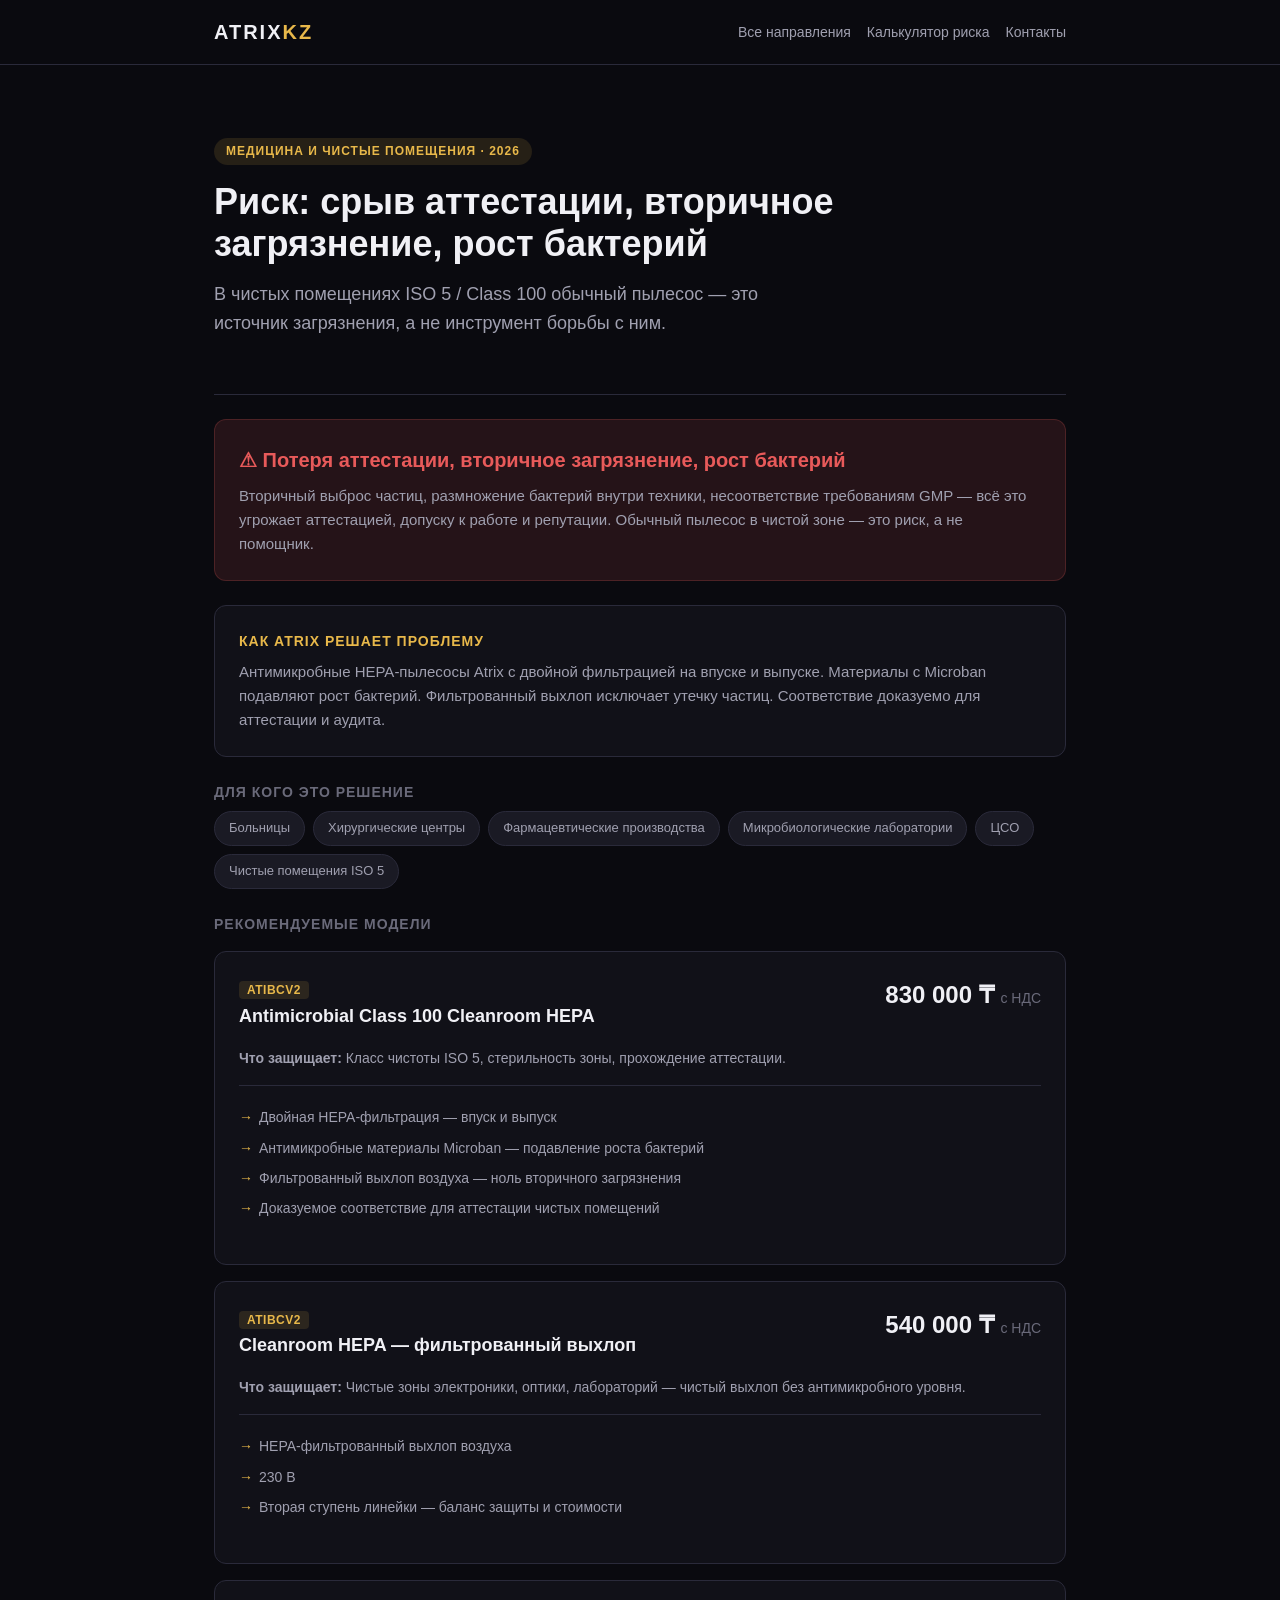
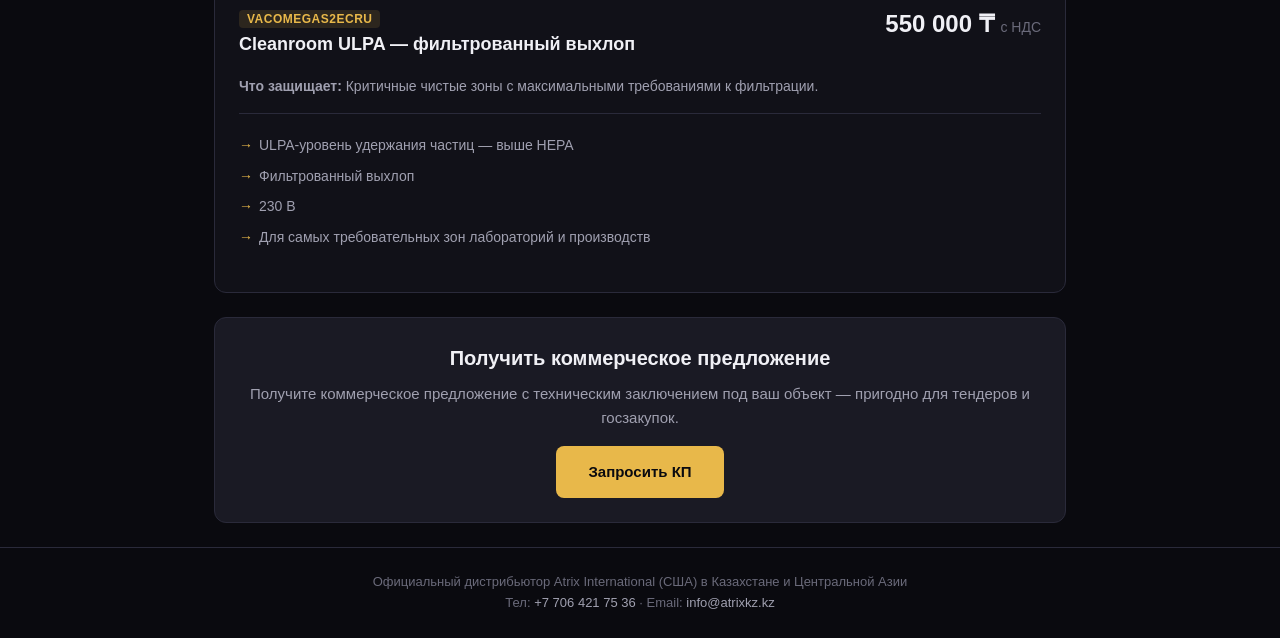
==== med.html @ f38cfcbb "Add sector pages: mrt, avia, med" ====
<!DOCTYPE html>
<html lang="ru">
<head>
<meta charset="UTF-8">
<meta name="viewport" content="width=device-width, initial-scale=1.0">
<title>Медицина и чистые помещения — Atrix KZ — Atrix KZ</title>
<link rel="stylesheet" href="style.css">
</head>
<body>

<header class="site-header">
  <div class="container">
    <div class="logo">ATRIX<span>KZ</span></div>
    <nav class="nav-links">
      <a href="index.html">Все направления</a>
      <a href="calculator.html">Калькулятор риска</a>
      <a href="mailto:info@atrixkz.kz">Контакты</a>
    </nav>
  </div>
</header>

<main class="container">

  <section class="hero">
    <div class="hero-tag">Медицина и чистые помещения · 2026</div>
    <h1>Риск: срыв аттестации, вторичное загрязнение, рост бактерий</h1>
    <p class="hero-desc">В чистых помещениях ISO 5 / Class 100 обычный пылесос — это источник загрязнения, а не инструмент борьбы с ним.</p>
  </section>

  <section class="risk-card">
    <h2>⚠ Потеря аттестации, вторичное загрязнение, рост бактерий</h2>
    <p>Вторичный выброс частиц, размножение бактерий внутри техники, несоответствие требованиям GMP — всё это угрожает аттестацией, допуску к работе и репутации. Обычный пылесос в чистой зоне — это риск, а не помощник.</p>
  </section>

  <section class="solution">
    <h3>Как Atrix решает проблему</h3>
    <p>Антимикробные HEPA-пылесосы Atrix с двойной фильтрацией на впуске и выпуске. Материалы с Microban подавляют рост бактерий. Фильтрованный выхлоп исключает утечку частиц. Соответствие доказуемо для аттестации и аудита.</p>
  </section>

  <section class="audience">
    <h3>Для кого это решение</h3>
    <div class="audience-tags">
      <span>Больницы</span>
<span>Хирургические центры</span>
<span>Фармацевтические производства</span>
<span>Микробиологические лаборатории</span>
<span>ЦСО</span>
<span>Чистые помещения ISO 5</span>
    </div>
  </section>

  <section class="products">
    <h3 style="font-size:14px;color:var(--text-muted);text-transform:uppercase;letter-spacing:1px;margin-bottom:16px;">Рекомендуемые модели</h3>
    
    <div class="product-card">
      <div class="product-header">
        <div>
          <span class="product-model">ATIBCV2</span>
          <div class="product-title">Antimicrobial Class 100 Cleanroom HEPA</div>
        </div>
        <div class="product-price">830 000 ₸ <span class="unit">с НДС</span></div>
      </div>
      <div class="product-protect"><strong>Что защищает:</strong> Класс чистоты ISO 5, стерильность зоны, прохождение аттестации.</div>
      <ul class="product-features">
        <li>Двойная HEPA-фильтрация — впуск и выпуск</li>
<li>Антимикробные материалы Microban — подавление роста бактерий</li>
<li>Фильтрованный выхлоп воздуха — ноль вторичного загрязнения</li>
<li>Доказуемое соответствие для аттестации чистых помещений</li>
      </ul>
    </div>

    <div class="product-card">
      <div class="product-header">
        <div>
          <span class="product-model">ATIBCV2</span>
          <div class="product-title">Cleanroom HEPA — фильтрованный выхлоп</div>
        </div>
        <div class="product-price">540 000 ₸ <span class="unit">с НДС</span></div>
      </div>
      <div class="product-protect"><strong>Что защищает:</strong> Чистые зоны электроники, оптики, лабораторий — чистый выхлоп без антимикробного уровня.</div>
      <ul class="product-features">
        <li>HEPA-фильтрованный выхлоп воздуха</li>
<li>230 В</li>
<li>Вторая ступень линейки — баланс защиты и стоимости</li>
      </ul>
    </div>

    <div class="product-card">
      <div class="product-header">
        <div>
          <span class="product-model">VACOMEGAS2ECRU</span>
          <div class="product-title">Cleanroom ULPA — фильтрованный выхлоп</div>
        </div>
        <div class="product-price">550 000 ₸ <span class="unit">с НДС</span></div>
      </div>
      <div class="product-protect"><strong>Что защищает:</strong> Критичные чистые зоны с максимальными требованиями к фильтрации.</div>
      <ul class="product-features">
        <li>ULPA-уровень удержания частиц — выше HEPA</li>
<li>Фильтрованный выхлоп</li>
<li>230 В</li>
<li>Для самых требовательных зон лабораторий и производств</li>
      </ul>
    </div>

  </section>

  <section class="cta-section">
    <h3>Получить коммерческое предложение</h3>
    <p>Получите коммерческое предложение с техническим заключением под ваш объект — пригодно для тендеров и госзакупок.</p>
    <a href="mailto:info@atrixkz.kz?subject=Медицина%20и%20чистые%20помещения%20—%20Atrix%20KZ" class="cta-btn">Запросить КП</a>
  </section>

</main>

<footer class="site-footer">
  <div class="container">
    <p>Официальный дистрибьютор Atrix International (США) в Казахстане и Центральной Азии</p>
    <p>Тел: <a href="tel:+77064217536">+7 706 421 75 36</a> · Email: <a href="mailto:info@atrixkz.kz">info@atrixkz.kz</a></p>
  </div>
</footer>

</body>
</html>
---- style.css ----
/* Atrix KZ — Лендинги безопасности */
:root {
  --bg: #0a0a0f;
  --surface: #111118;
  --surface-raised: #1a1a24;
  --border: #2a2a3a;
  --text-primary: #f0f0f5;
  --text-secondary: #a0a0b0;
  --text-muted: #6a6a7a;
  --accent: #e8b84a;
  --accent-dim: rgba(232,184,74,0.12);
  --danger: #e85a5a;
  --danger-dim: rgba(232,90,90,0.12);
  --positive: #5ae88a;
  --positive-dim: rgba(90,232,138,0.12);
  --font-sans: 'Inter', -apple-system, BlinkMacSystemFont, 'Segoe UI', sans-serif;
  --radius: 12px;
  --radius-sm: 8px;
  --gap: 24px;
  --gap-sm: 16px;
  --gap-xs: 8px;
}

* { margin:0; padding:0; box-sizing:border-box; }
body {
  font-family: var(--font-sans);
  background: var(--bg);
  color: var(--text-primary);
  line-height: 1.6;
  -webkit-font-smoothing: antialiased;
}

.container { max-width: 900px; margin: 0 auto; padding: 0 var(--gap); }

/* Header */
.site-header {
  border-bottom: 1px solid var(--border);
  padding: var(--gap-sm) 0;
  margin-bottom: var(--gap);
}
.site-header .container {
  display: flex; align-items: center; justify-content: space-between;
}
.logo { font-size: 20px; font-weight: 700; letter-spacing: 2px; color: var(--text-primary); }
.logo span { color: var(--accent); }
.nav-links { display: flex; gap: var(--gap-sm); }
.nav-links a {
  color: var(--text-secondary); text-decoration: none; font-size: 14px;
  transition: color 0.2s;
}
.nav-links a:hover { color: var(--text-primary); }

/* Hero */
.hero {
  padding: 48px 0 32px;
  border-bottom: 1px solid var(--border);
  margin-bottom: var(--gap);
}
.hero-tag {
  display: inline-block;
  padding: 4px 12px;
  border-radius: 100px;
  background: var(--accent-dim);
  color: var(--accent);
  font-size: 12px;
  font-weight: 600;
  letter-spacing: 1px;
  text-transform: uppercase;
  margin-bottom: var(--gap-sm);
}
.hero h1 {
  font-size: 36px;
  font-weight: 700;
  line-height: 1.15;
  margin-bottom: var(--gap-sm);
  max-width: 700px;
}
.hero-desc {
  font-size: 18px;
  color: var(--text-secondary);
  max-width: 600px;
  margin-bottom: var(--gap);
}

/* Risk card */
.risk-card {
  background: var(--danger-dim);
  border: 1px solid rgba(232,90,90,0.2);
  border-radius: var(--radius);
  padding: var(--gap);
  margin-bottom: var(--gap);
}
.risk-card h2 {
  font-size: 20px;
  color: var(--danger);
  margin-bottom: var(--gap-xs);
}
.risk-card p {
  color: var(--text-secondary);
  font-size: 15px;
}

/* Solution */
.solution {
  background: var(--surface);
  border: 1px solid var(--border);
  border-radius: var(--radius);
  padding: var(--gap);
  margin-bottom: var(--gap);
}
.solution h3 {
  font-size: 14px;
  color: var(--accent);
  text-transform: uppercase;
  letter-spacing: 1px;
  margin-bottom: var(--gap-xs);
}
.solution p {
  color: var(--text-secondary);
  font-size: 15px;
}

/* Audience */
.audience {
  margin-bottom: var(--gap);
}
.audience h3 {
  font-size: 14px;
  color: var(--text-muted);
  text-transform: uppercase;
  letter-spacing: 1px;
  margin-bottom: var(--gap-xs);
}
.audience-tags {
  display: flex;
  flex-wrap: wrap;
  gap: var(--gap-xs);
}
.audience-tags span {
  background: var(--surface-raised);
  border: 1px solid var(--border);
  padding: 6px 14px;
  border-radius: 100px;
  font-size: 13px;
  color: var(--text-secondary);
}

/* Products */
.products { margin-bottom: var(--gap); }
.product-card {
  background: var(--surface);
  border: 1px solid var(--border);
  border-radius: var(--radius);
  padding: var(--gap);
  margin-bottom: var(--gap-sm);
  transition: border-color 0.2s, transform 0.2s;
}
.product-card:hover {
  border-color: var(--accent);
  transform: translateY(-2px);
}
.product-header {
  display: flex; justify-content: space-between; align-items: flex-start;
  gap: var(--gap-sm); flex-wrap: wrap;
  margin-bottom: var(--gap-sm);
}
.product-title { font-size: 18px; font-weight: 600; }
.product-model {
  font-size: 12px;
  color: var(--accent);
  background: var(--accent-dim);
  padding: 2px 8px;
  border-radius: 4px;
  font-weight: 600;
  letter-spacing: 0.5px;
}
.product-protect {
  font-size: 14px;
  color: var(--text-secondary);
  margin-bottom: var(--gap-sm);
  padding-bottom: var(--gap-sm);
  border-bottom: 1px solid var(--border);
}
.product-features {
  list-style: none;
  margin-bottom: var(--gap-sm);
}
.product-features li {
  padding: 4px 0;
  padding-left: 20px;
  position: relative;
  font-size: 14px;
  color: var(--text-secondary);
}
.product-features li::before {
  content: "→";
  position: absolute;
  left: 0;
  color: var(--accent);
}
.product-price {
  font-size: 24px;
  font-weight: 700;
  color: var(--text-primary);
}
.product-price .unit {
  font-size: 14px;
  color: var(--text-muted);
  font-weight: 400;
}

/* CTA */
.cta-section {
  background: var(--surface-raised);
  border: 1px solid var(--border);
  border-radius: var(--radius);
  padding: var(--gap);
  text-align: center;
  margin-bottom: var(--gap);
}
.cta-section h3 { font-size: 20px; margin-bottom: var(--gap-xs); }
.cta-section p { color: var(--text-secondary); font-size: 15px; margin-bottom: var(--gap-sm); }
.cta-btn {
  display: inline-block;
  background: var(--accent);
  color: #0a0a0f;
  padding: 14px 32px;
  border-radius: var(--radius-sm);
  text-decoration: none;
  font-weight: 600;
  font-size: 15px;
  transition: opacity 0.2s;
}
.cta-btn:hover { opacity: 0.9; }

/* Footer */
.site-footer {
  border-top: 1px solid var(--border);
  padding: var(--gap) 0;
  margin-top: var(--gap);
  text-align: center;
  color: var(--text-muted);
  font-size: 13px;
}
.site-footer a { color: var(--text-secondary); text-decoration: none; }

/* Responsive */
@media (max-width: 640px) {
  .hero h1 { font-size: 26px; }
  .hero-desc { font-size: 16px; }
  .product-header { flex-direction: column; }
}
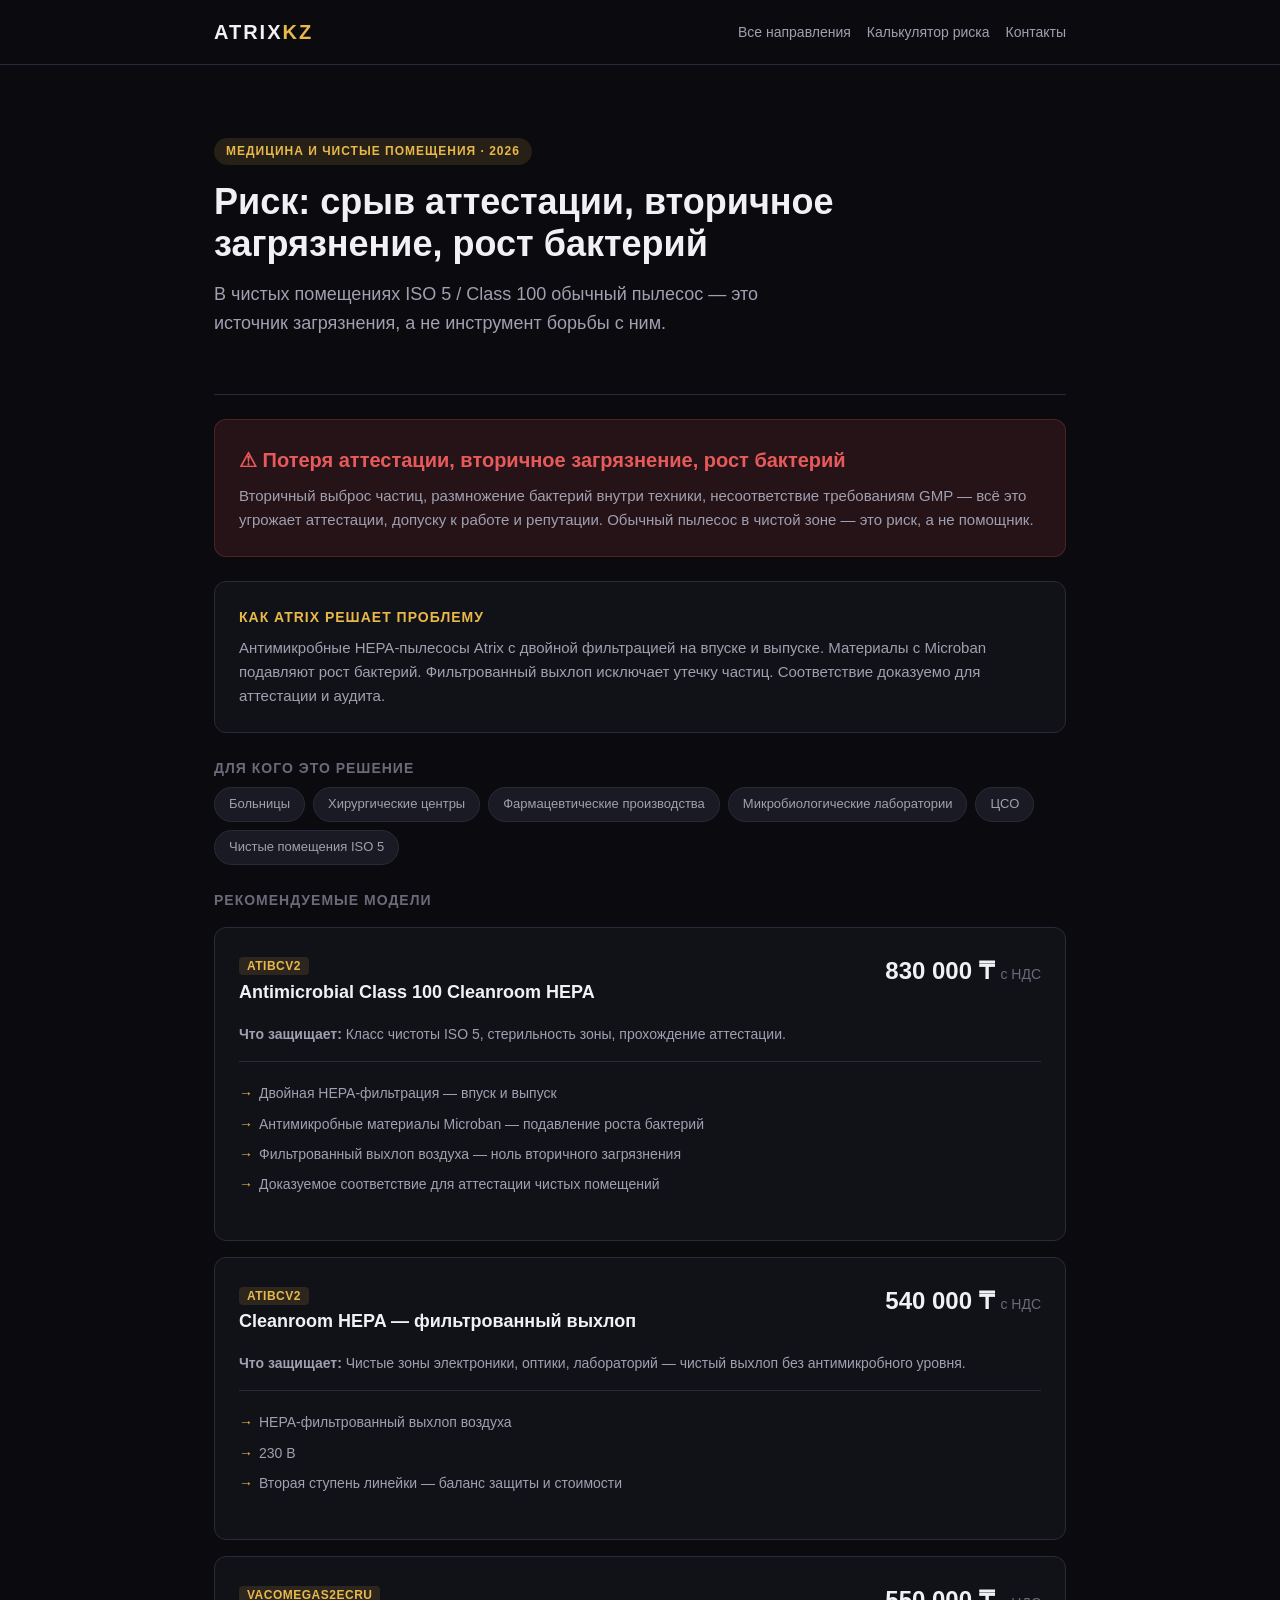
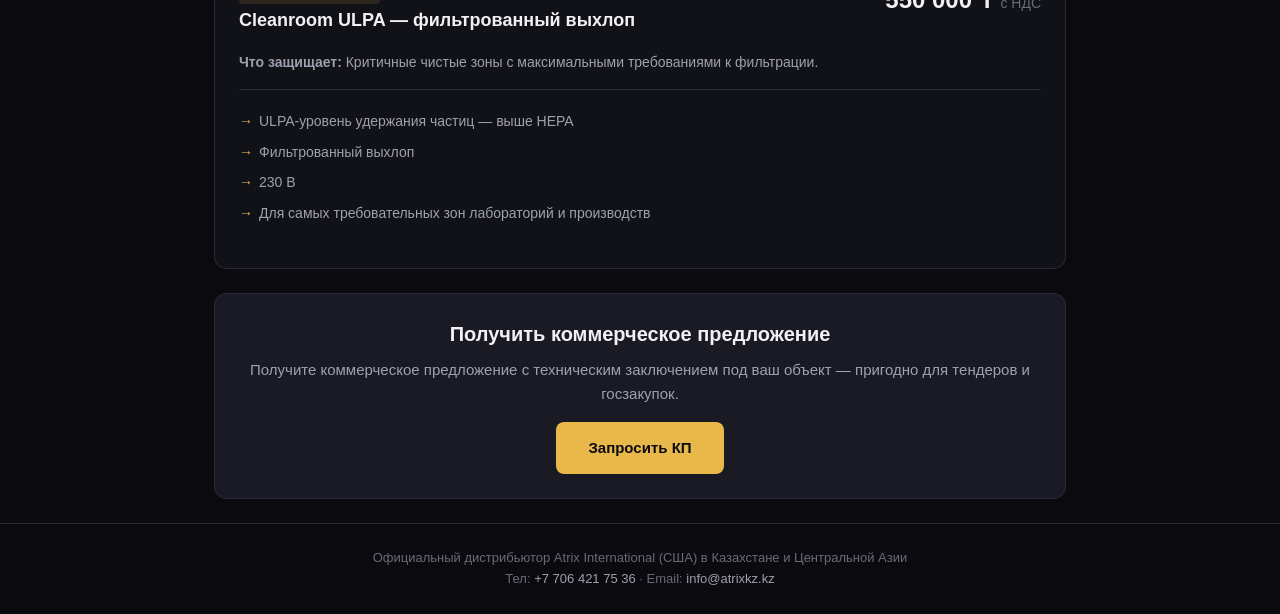
==== commit 9236b732: "Fix typo in med.html risk card" ====
--- a/med.html
+++ b/med.html
@@ -29,7 +29,7 @@
 
   <section class="risk-card">
     <h2>⚠ Потеря аттестации, вторичное загрязнение, рост бактерий</h2>
-    <p>Вторичный выброс частиц, размножение бактерий внутри техники, несоответствие требованиям GMP — всё это угрожает аттестацией, допуску к работе и репутации. Обычный пылесос в чистой зоне — это риск, а не помощник.</p>
+    <p>Вторичный выброс частиц, размножение бактерий внутри техники, несоответствие требованиям GMP — всё это угрожает аттестации, допуску к работе и репутации. Обычный пылесос в чистой зоне — это риск, а не помощник.</p>
   </section>
 
   <section class="solution">
